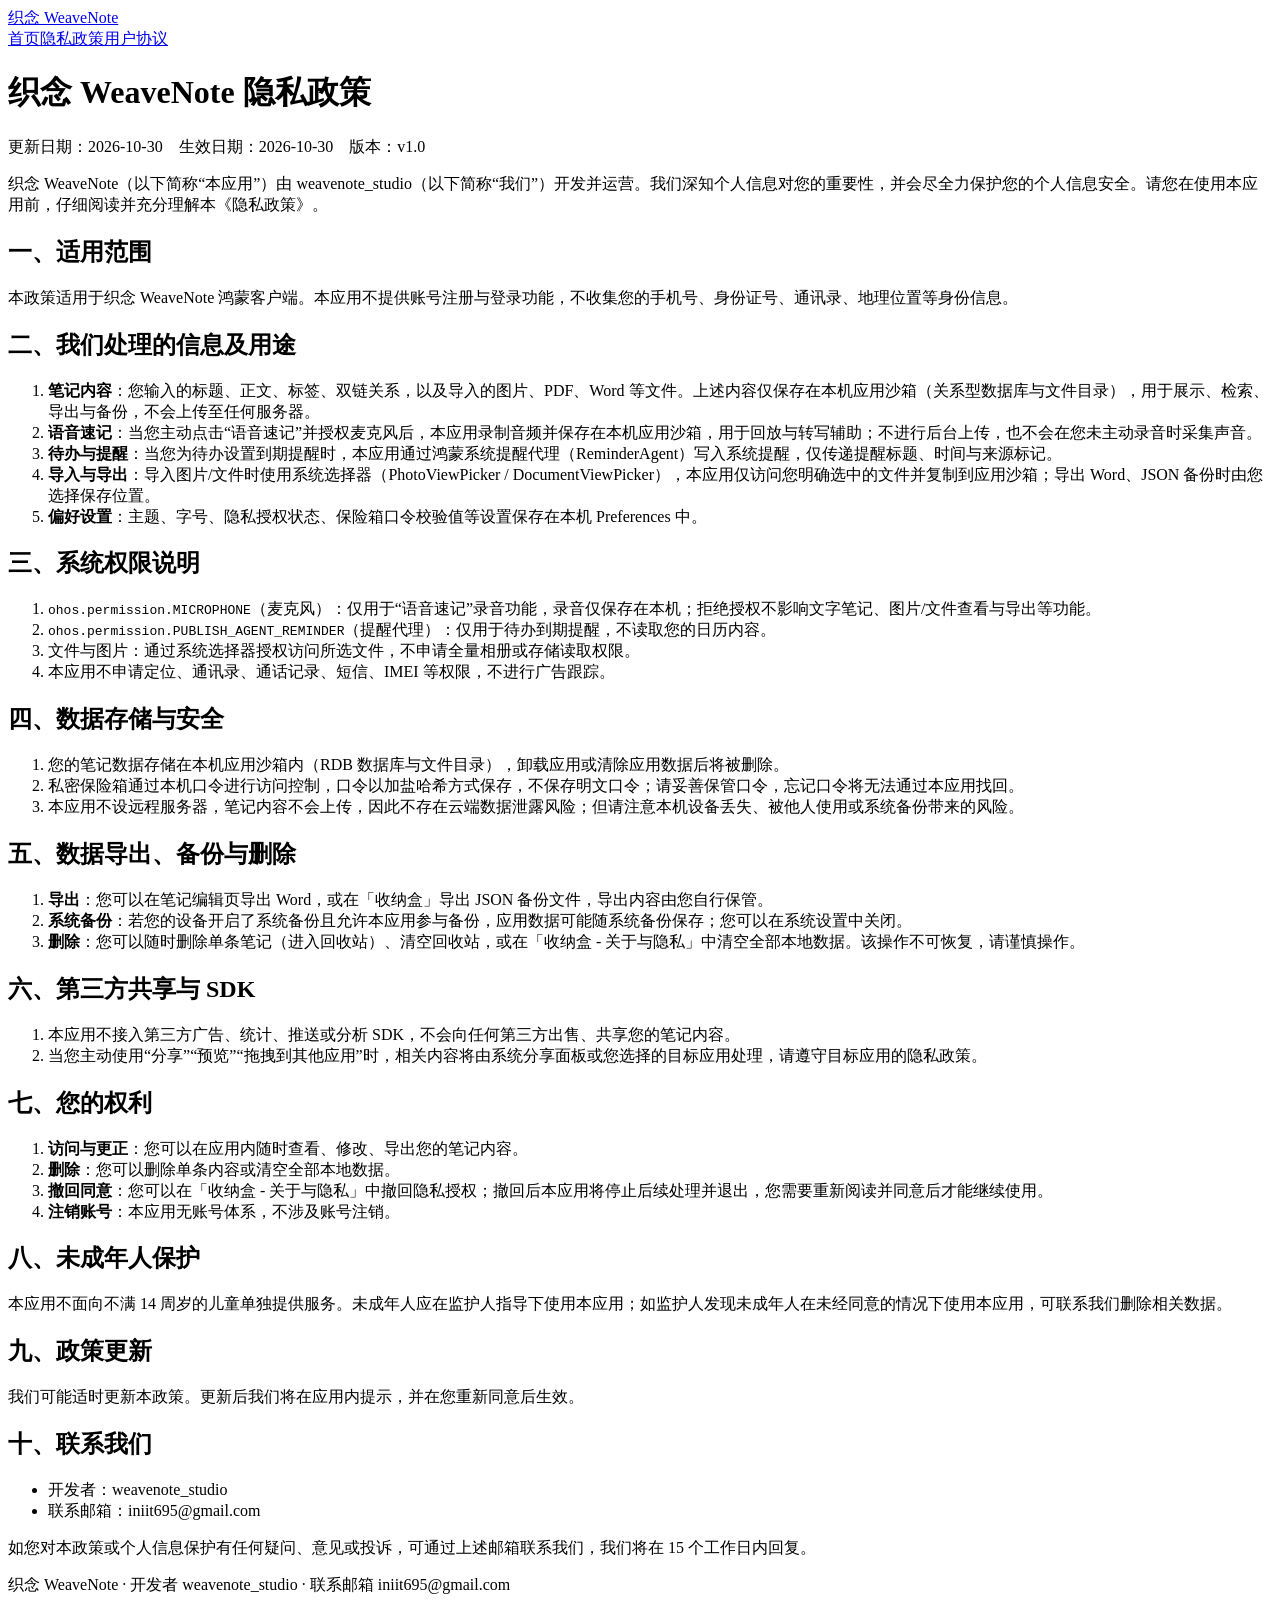
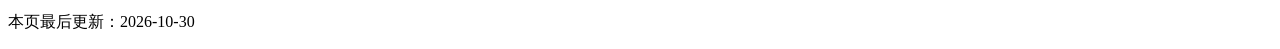
==== privacy/index.html @ 0ccc0c98 "docs: add privacy/index.html" ====
<!DOCTYPE html>
<html lang="zh-CN">
<head>
<meta charset="utf-8">
<meta name="viewport" content="width=device-width, initial-scale=1">
<title>隐私政策 · 织念 WeaveNote</title>
<link rel="stylesheet" href="../assets/style.css">
</head>
<body>
<header class="site-header"><a class="brand" href="../index.html">织念 WeaveNote</a><nav><a href="../index.html">首页</a><a href="../privacy/index.html">隐私政策</a><a href="../terms/index.html">用户协议</a></nav></header>
<main class="doc">
<h1>织念 WeaveNote 隐私政策</h1>
<p>更新日期：2026-10-30　生效日期：2026-10-30　版本：v1.0</p>
<p>织念 WeaveNote（以下简称“本应用”）由 weavenote_studio（以下简称“我们”）开发并运营。我们深知个人信息对您的重要性，并会尽全力保护您的个人信息安全。请您在使用本应用前，仔细阅读并充分理解本《隐私政策》。</p>
<h2>一、适用范围</h2>
<p>本政策适用于织念 WeaveNote 鸿蒙客户端。本应用不提供账号注册与登录功能，不收集您的手机号、身份证号、通讯录、地理位置等身份信息。</p>
<h2>二、我们处理的信息及用途</h2>
<ol>
<li><strong>笔记内容</strong>：您输入的标题、正文、标签、双链关系，以及导入的图片、PDF、Word 等文件。上述内容仅保存在本机应用沙箱（关系型数据库与文件目录），用于展示、检索、导出与备份，不会上传至任何服务器。</li>
<li><strong>语音速记</strong>：当您主动点击“语音速记”并授权麦克风后，本应用录制音频并保存在本机应用沙箱，用于回放与转写辅助；不进行后台上传，也不会在您未主动录音时采集声音。</li>
<li><strong>待办与提醒</strong>：当您为待办设置到期提醒时，本应用通过鸿蒙系统提醒代理（ReminderAgent）写入系统提醒，仅传递提醒标题、时间与来源标记。</li>
<li><strong>导入与导出</strong>：导入图片/文件时使用系统选择器（PhotoViewPicker / DocumentViewPicker），本应用仅访问您明确选中的文件并复制到应用沙箱；导出 Word、JSON 备份时由您选择保存位置。</li>
<li><strong>偏好设置</strong>：主题、字号、隐私授权状态、保险箱口令校验值等设置保存在本机 Preferences 中。</li>
</ol>
<h2>三、系统权限说明</h2>
<ol>
<li><code>ohos.permission.MICROPHONE</code>（麦克风）：仅用于“语音速记”录音功能，录音仅保存在本机；拒绝授权不影响文字笔记、图片/文件查看与导出等功能。</li>
<li><code>ohos.permission.PUBLISH_AGENT_REMINDER</code>（提醒代理）：仅用于待办到期提醒，不读取您的日历内容。</li>
<li>文件与图片：通过系统选择器授权访问所选文件，不申请全量相册或存储读取权限。</li>
<li>本应用不申请定位、通讯录、通话记录、短信、IMEI 等权限，不进行广告跟踪。</li>
</ol>
<h2>四、数据存储与安全</h2>
<ol>
<li>您的笔记数据存储在本机应用沙箱内（RDB 数据库与文件目录），卸载应用或清除应用数据后将被删除。</li>
<li>私密保险箱通过本机口令进行访问控制，口令以加盐哈希方式保存，不保存明文口令；请妥善保管口令，忘记口令将无法通过本应用找回。</li>
<li>本应用不设远程服务器，笔记内容不会上传，因此不存在云端数据泄露风险；但请注意本机设备丢失、被他人使用或系统备份带来的风险。</li>
</ol>
<h2>五、数据导出、备份与删除</h2>
<ol>
<li><strong>导出</strong>：您可以在笔记编辑页导出 Word，或在「收纳盒」导出 JSON 备份文件，导出内容由您自行保管。</li>
<li><strong>系统备份</strong>：若您的设备开启了系统备份且允许本应用参与备份，应用数据可能随系统备份保存；您可以在系统设置中关闭。</li>
<li><strong>删除</strong>：您可以随时删除单条笔记（进入回收站）、清空回收站，或在「收纳盒 - 关于与隐私」中清空全部本地数据。该操作不可恢复，请谨慎操作。</li>
</ol>
<h2>六、第三方共享与 SDK</h2>
<ol>
<li>本应用不接入第三方广告、统计、推送或分析 SDK，不会向任何第三方出售、共享您的笔记内容。</li>
<li>当您主动使用“分享”“预览”“拖拽到其他应用”时，相关内容将由系统分享面板或您选择的目标应用处理，请遵守目标应用的隐私政策。</li>
</ol>
<h2>七、您的权利</h2>
<ol>
<li><strong>访问与更正</strong>：您可以在应用内随时查看、修改、导出您的笔记内容。</li>
<li><strong>删除</strong>：您可以删除单条内容或清空全部本地数据。</li>
<li><strong>撤回同意</strong>：您可以在「收纳盒 - 关于与隐私」中撤回隐私授权；撤回后本应用将停止后续处理并退出，您需要重新阅读并同意后才能继续使用。</li>
<li><strong>注销账号</strong>：本应用无账号体系，不涉及账号注销。</li>
</ol>
<h2>八、未成年人保护</h2>
<p>本应用不面向不满 14 周岁的儿童单独提供服务。未成年人应在监护人指导下使用本应用；如监护人发现未成年人在未经同意的情况下使用本应用，可联系我们删除相关数据。</p>
<h2>九、政策更新</h2>
<p>我们可能适时更新本政策。更新后我们将在应用内提示，并在您重新同意后生效。</p>
<h2>十、联系我们</h2>
<ul>
<li>开发者：weavenote_studio</li>
<li>联系邮箱：iniit695@gmail.com</li>
</ul>
<p>如您对本政策或个人信息保护有任何疑问、意见或投诉，可通过上述邮箱联系我们，我们将在 15 个工作日内回复。</p>
</main>
<footer class="site-footer">
<p>织念 WeaveNote · 开发者 weavenote_studio · 联系邮箱 iniit695@gmail.com</p>
<p>本页最后更新：2026-10-30</p>
</footer>
</body>
</html>
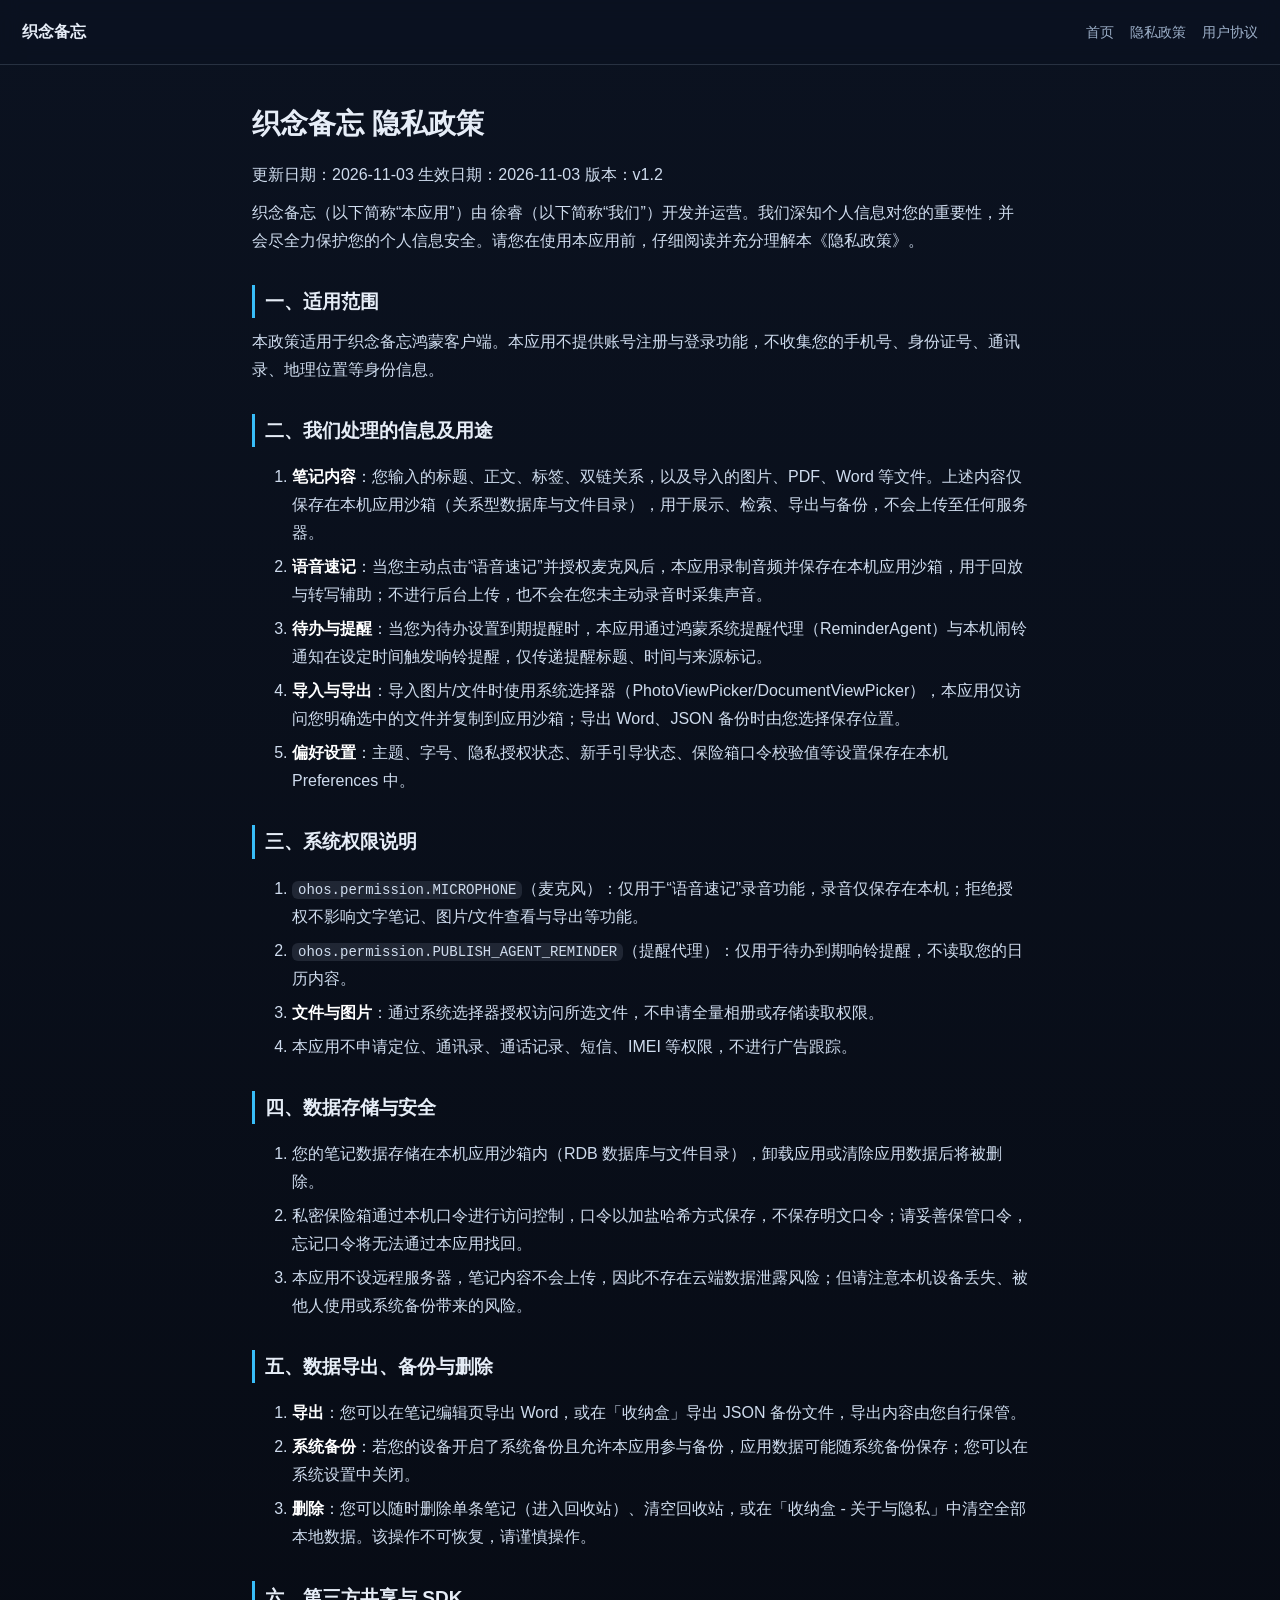
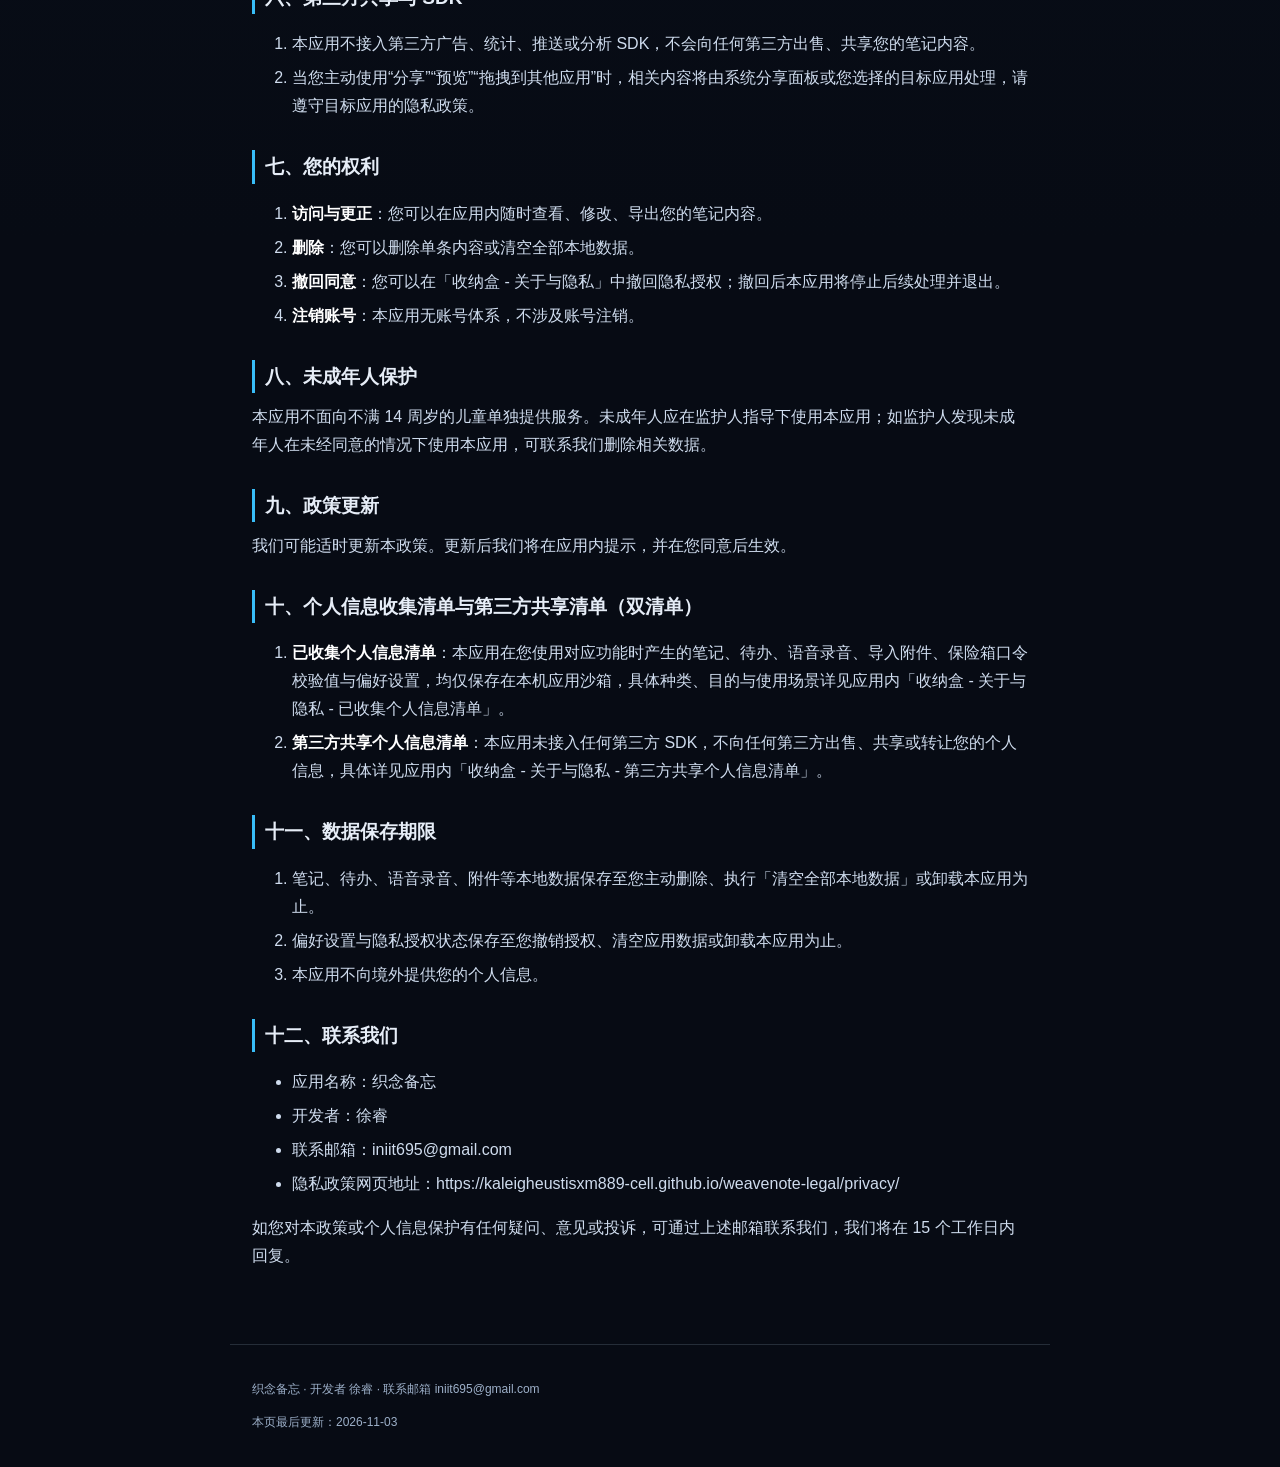
==== commit 37615ac6: "docs: update developer to 徐睿 and sync v1.2 legal text" ====
--- a/privacy/index.html
+++ b/privacy/index.html
@@ -3,30 +3,30 @@
 <head>
 <meta charset="utf-8">
 <meta name="viewport" content="width=device-width, initial-scale=1">
-<title>隐私政策 · 织念 WeaveNote</title>
+<title>隐私政策 · 织念备忘</title>
 <link rel="stylesheet" href="../assets/style.css">
 </head>
 <body>
-<header class="site-header"><a class="brand" href="../index.html">织念 WeaveNote</a><nav><a href="../index.html">首页</a><a href="../privacy/index.html">隐私政策</a><a href="../terms/index.html">用户协议</a></nav></header>
+<header class="site-header"><a class="brand" href="../index.html">织念备忘</a><nav><a href="../index.html">首页</a><a href="../privacy/index.html">隐私政策</a><a href="../terms/index.html">用户协议</a></nav></header>
 <main class="doc">
-<h1>织念 WeaveNote 隐私政策</h1>
-<p>更新日期：2026-10-30　生效日期：2026-10-30　版本：v1.0</p>
-<p>织念 WeaveNote（以下简称“本应用”）由 weavenote_studio（以下简称“我们”）开发并运营。我们深知个人信息对您的重要性，并会尽全力保护您的个人信息安全。请您在使用本应用前，仔细阅读并充分理解本《隐私政策》。</p>
+<h1>织念备忘 隐私政策</h1>
+<p>更新日期：2026-11-03  生效日期：2026-11-03  版本：v1.2</p>
+<p>织念备忘（以下简称“本应用”）由 徐睿（以下简称“我们”）开发并运营。我们深知个人信息对您的重要性，并会尽全力保护您的个人信息安全。请您在使用本应用前，仔细阅读并充分理解本《隐私政策》。</p>
 <h2>一、适用范围</h2>
-<p>本政策适用于织念 WeaveNote 鸿蒙客户端。本应用不提供账号注册与登录功能，不收集您的手机号、身份证号、通讯录、地理位置等身份信息。</p>
+<p>本政策适用于织念备忘鸿蒙客户端。本应用不提供账号注册与登录功能，不收集您的手机号、身份证号、通讯录、地理位置等身份信息。</p>
 <h2>二、我们处理的信息及用途</h2>
 <ol>
 <li><strong>笔记内容</strong>：您输入的标题、正文、标签、双链关系，以及导入的图片、PDF、Word 等文件。上述内容仅保存在本机应用沙箱（关系型数据库与文件目录），用于展示、检索、导出与备份，不会上传至任何服务器。</li>
 <li><strong>语音速记</strong>：当您主动点击“语音速记”并授权麦克风后，本应用录制音频并保存在本机应用沙箱，用于回放与转写辅助；不进行后台上传，也不会在您未主动录音时采集声音。</li>
-<li><strong>待办与提醒</strong>：当您为待办设置到期提醒时，本应用通过鸿蒙系统提醒代理（ReminderAgent）写入系统提醒，仅传递提醒标题、时间与来源标记。</li>
-<li><strong>导入与导出</strong>：导入图片/文件时使用系统选择器（PhotoViewPicker / DocumentViewPicker），本应用仅访问您明确选中的文件并复制到应用沙箱；导出 Word、JSON 备份时由您选择保存位置。</li>
-<li><strong>偏好设置</strong>：主题、字号、隐私授权状态、保险箱口令校验值等设置保存在本机 Preferences 中。</li>
+<li><strong>待办与提醒</strong>：当您为待办设置到期提醒时，本应用通过鸿蒙系统提醒代理（ReminderAgent）与本机闹铃通知在设定时间触发响铃提醒，仅传递提醒标题、时间与来源标记。</li>
+<li><strong>导入与导出</strong>：导入图片/文件时使用系统选择器（PhotoViewPicker/DocumentViewPicker），本应用仅访问您明确选中的文件并复制到应用沙箱；导出 Word、JSON 备份时由您选择保存位置。</li>
+<li><strong>偏好设置</strong>：主题、字号、隐私授权状态、新手引导状态、保险箱口令校验值等设置保存在本机 Preferences 中。</li>
 </ol>
 <h2>三、系统权限说明</h2>
 <ol>
 <li><code>ohos.permission.MICROPHONE</code>（麦克风）：仅用于“语音速记”录音功能，录音仅保存在本机；拒绝授权不影响文字笔记、图片/文件查看与导出等功能。</li>
-<li><code>ohos.permission.PUBLISH_AGENT_REMINDER</code>（提醒代理）：仅用于待办到期提醒，不读取您的日历内容。</li>
-<li>文件与图片：通过系统选择器授权访问所选文件，不申请全量相册或存储读取权限。</li>
+<li><code>ohos.permission.PUBLISH_AGENT_REMINDER</code>（提醒代理）：仅用于待办到期响铃提醒，不读取您的日历内容。</li>
+<li><strong>文件与图片</strong>：通过系统选择器授权访问所选文件，不申请全量相册或存储读取权限。</li>
 <li>本应用不申请定位、通讯录、通话记录、短信、IMEI 等权限，不进行广告跟踪。</li>
 </ol>
 <h2>四、数据存储与安全</h2>
@@ -50,23 +50,36 @@
 <ol>
 <li><strong>访问与更正</strong>：您可以在应用内随时查看、修改、导出您的笔记内容。</li>
 <li><strong>删除</strong>：您可以删除单条内容或清空全部本地数据。</li>
-<li><strong>撤回同意</strong>：您可以在「收纳盒 - 关于与隐私」中撤回隐私授权；撤回后本应用将停止后续处理并退出，您需要重新阅读并同意后才能继续使用。</li>
+<li><strong>撤回同意</strong>：您可以在「收纳盒 - 关于与隐私」中撤回隐私授权；撤回后本应用将停止后续处理并退出。</li>
 <li><strong>注销账号</strong>：本应用无账号体系，不涉及账号注销。</li>
 </ol>
 <h2>八、未成年人保护</h2>
 <p>本应用不面向不满 14 周岁的儿童单独提供服务。未成年人应在监护人指导下使用本应用；如监护人发现未成年人在未经同意的情况下使用本应用，可联系我们删除相关数据。</p>
 <h2>九、政策更新</h2>
-<p>我们可能适时更新本政策。更新后我们将在应用内提示，并在您重新同意后生效。</p>
-<h2>十、联系我们</h2>
+<p>我们可能适时更新本政策。更新后我们将在应用内提示，并在您同意后生效。</p>
+<h2>十、个人信息收集清单与第三方共享清单（双清单）</h2>
+<ol>
+<li><strong>已收集个人信息清单</strong>：本应用在您使用对应功能时产生的笔记、待办、语音录音、导入附件、保险箱口令校验值与偏好设置，均仅保存在本机应用沙箱，具体种类、目的与使用场景详见应用内「收纳盒 - 关于与隐私 - 已收集个人信息清单」。</li>
+<li><strong>第三方共享个人信息清单</strong>：本应用未接入任何第三方 SDK，不向任何第三方出售、共享或转让您的个人信息，具体详见应用内「收纳盒 - 关于与隐私 - 第三方共享个人信息清单」。</li>
+</ol>
+<h2>十一、数据保存期限</h2>
+<ol>
+<li>笔记、待办、语音录音、附件等本地数据保存至您主动删除、执行「清空全部本地数据」或卸载本应用为止。</li>
+<li>偏好设置与隐私授权状态保存至您撤销授权、清空应用数据或卸载本应用为止。</li>
+<li>本应用不向境外提供您的个人信息。</li>
+</ol>
+<h2>十二、联系我们</h2>
 <ul>
-<li>开发者：weavenote_studio</li>
+<li>应用名称：织念备忘</li>
+<li>开发者：徐睿</li>
 <li>联系邮箱：iniit695@gmail.com</li>
+<li>隐私政策网页地址：https://kaleigheustisxm889-cell.github.io/weavenote-legal/privacy/</li>
 </ul>
 <p>如您对本政策或个人信息保护有任何疑问、意见或投诉，可通过上述邮箱联系我们，我们将在 15 个工作日内回复。</p>
 </main>
 <footer class="site-footer">
-<p>织念 WeaveNote · 开发者 weavenote_studio · 联系邮箱 iniit695@gmail.com</p>
-<p>本页最后更新：2026-10-30</p>
+<p>织念备忘 · 开发者 徐睿 · 联系邮箱 iniit695@gmail.com</p>
+<p>本页最后更新：2026-11-03</p>
 </footer>
 </body>
 </html>
--- a/assets/style.css
+++ b/assets/style.css
@@ -0,0 +1,25 @@
+:root{--bg:#0b1220;--panel:#111b2e;--text:#e6edf7;--muted:#9db0c9;--accent:#38bdf8;--line:rgba(148,163,184,.22)}
+*{box-sizing:border-box}
+body{margin:0;background:linear-gradient(180deg,#0b1220,#070b14 60%);color:var(--text);font-family:-apple-system,BlinkMacSystemFont,"Segoe UI","PingFang SC","Hiragino Sans GB","Microsoft YaHei",sans-serif;line-height:1.75;font-size:16px}
+a{color:var(--accent);text-decoration:none}
+.site-header{display:flex;align-items:center;justify-content:space-between;gap:16px;padding:18px 22px;border-bottom:1px solid var(--line);position:sticky;top:0;background:rgba(11,18,32,.88);backdrop-filter:blur(10px);z-index:9}
+.brand{font-weight:700;color:var(--text);font-size:16px}
+.site-header nav a{margin-left:16px;color:var(--muted);font-size:14px}
+.site-header nav a:hover{color:var(--accent)}
+.doc,.landing{max-width:820px;margin:0 auto;padding:32px 22px 64px}
+.doc h1,.landing h1{font-size:28px;line-height:1.35;margin:8px 0 18px}
+.doc h2{font-size:19px;margin:30px 0 10px;padding-left:10px;border-left:3px solid var(--accent)}
+.doc p{margin:10px 0;color:#cfdcee}
+.doc li{margin:6px 0;color:#cfdcee}
+.doc strong{color:#fff}
+.doc code{background:rgba(148,163,184,.16);padding:1px 6px;border-radius:6px;font-size:14px}
+.landing{text-align:center;padding-top:56px}
+.tagline{color:var(--muted);margin:-6px 0 32px}
+.cards{display:grid;grid-template-columns:1fr 1fr;gap:14px;margin:0 0 28px}
+.card{display:block;padding:22px;border:1px solid var(--line);border-radius:14px;background:rgba(17,27,46,.7);text-align:left}
+.card:hover{border-color:var(--accent)}
+.card h2{margin:0 0 6px;font-size:17px;color:#fff}
+.card p{margin:0;color:var(--muted);font-size:13px}
+.meta{color:var(--muted);font-size:13px}
+.site-footer{max-width:820px;margin:0 auto;padding:22px;border-top:1px solid var(--line);color:var(--muted);font-size:12px}
+@media (max-width:640px){.cards{grid-template-columns:1fr}.site-header{flex-direction:column;align-items:flex-start}.site-header nav a{margin:0 14px 0 0}.doc,.landing{padding:24px 18px 48px}}
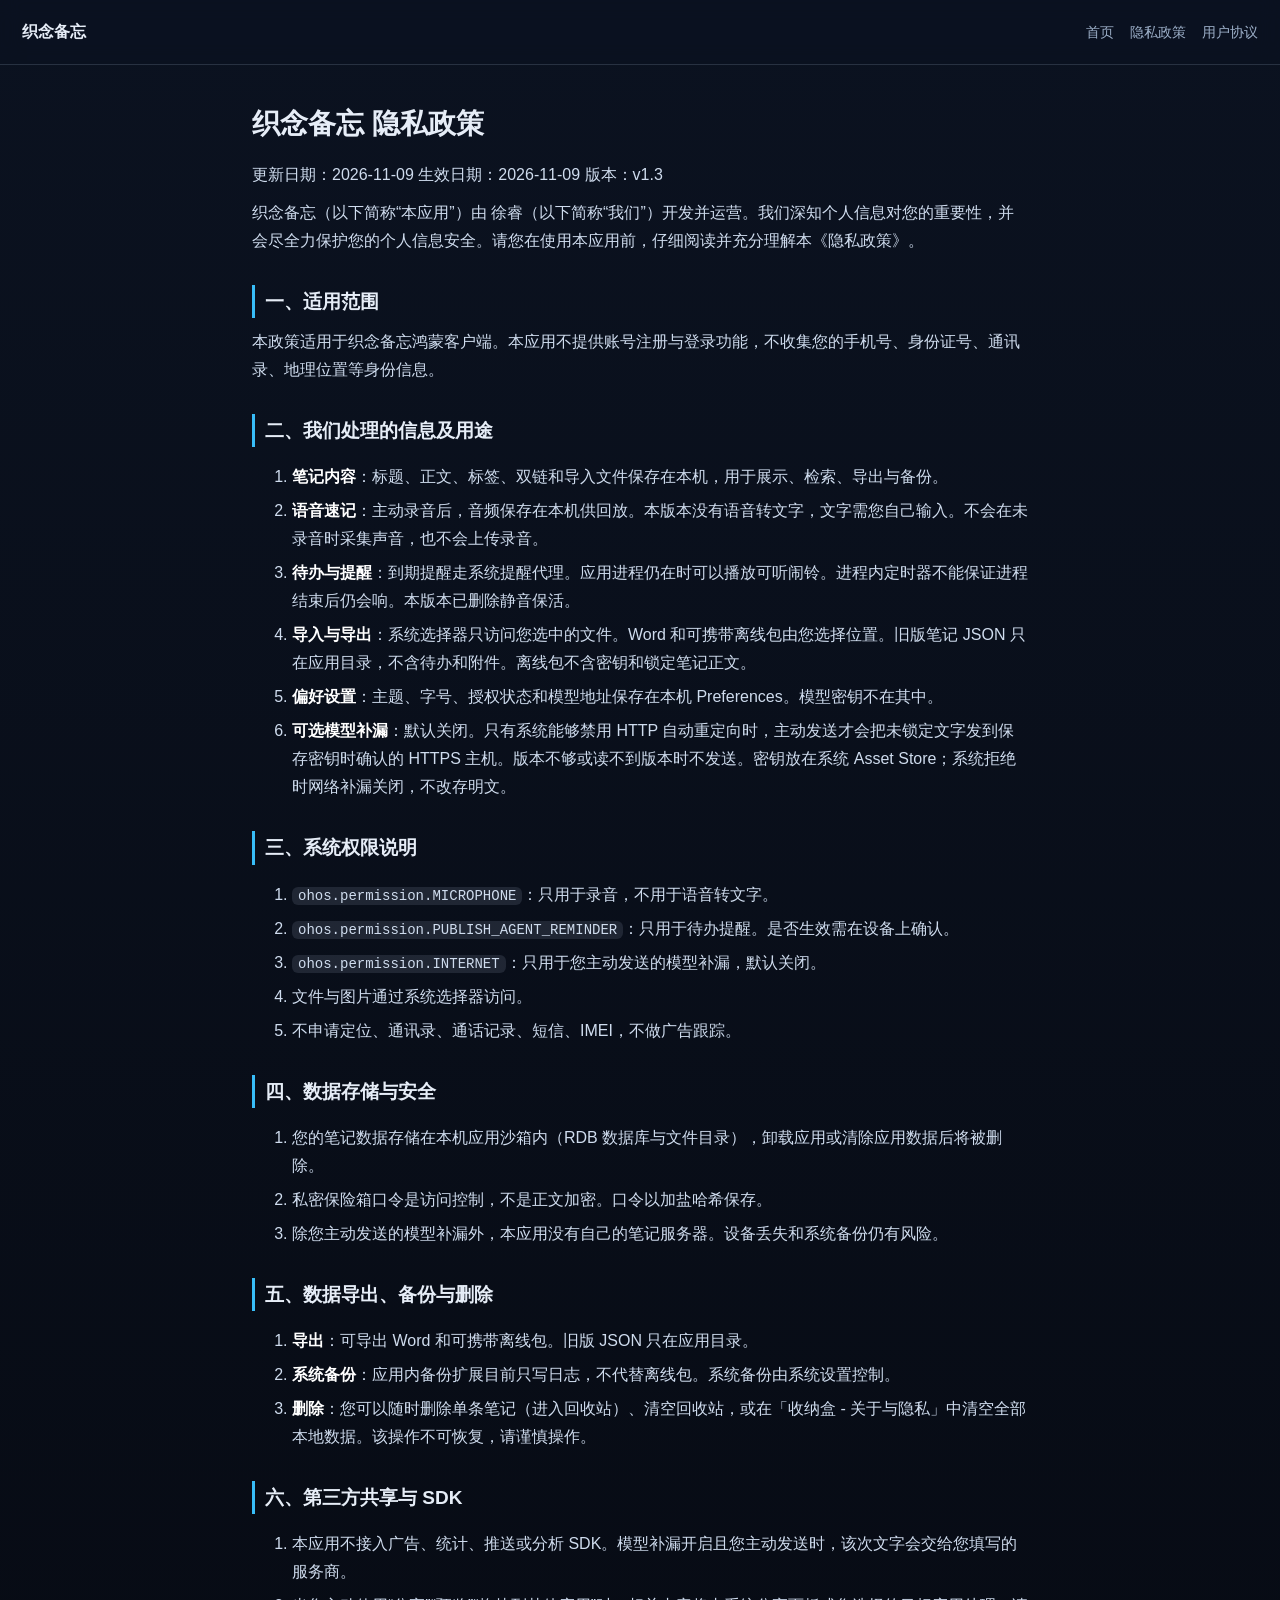
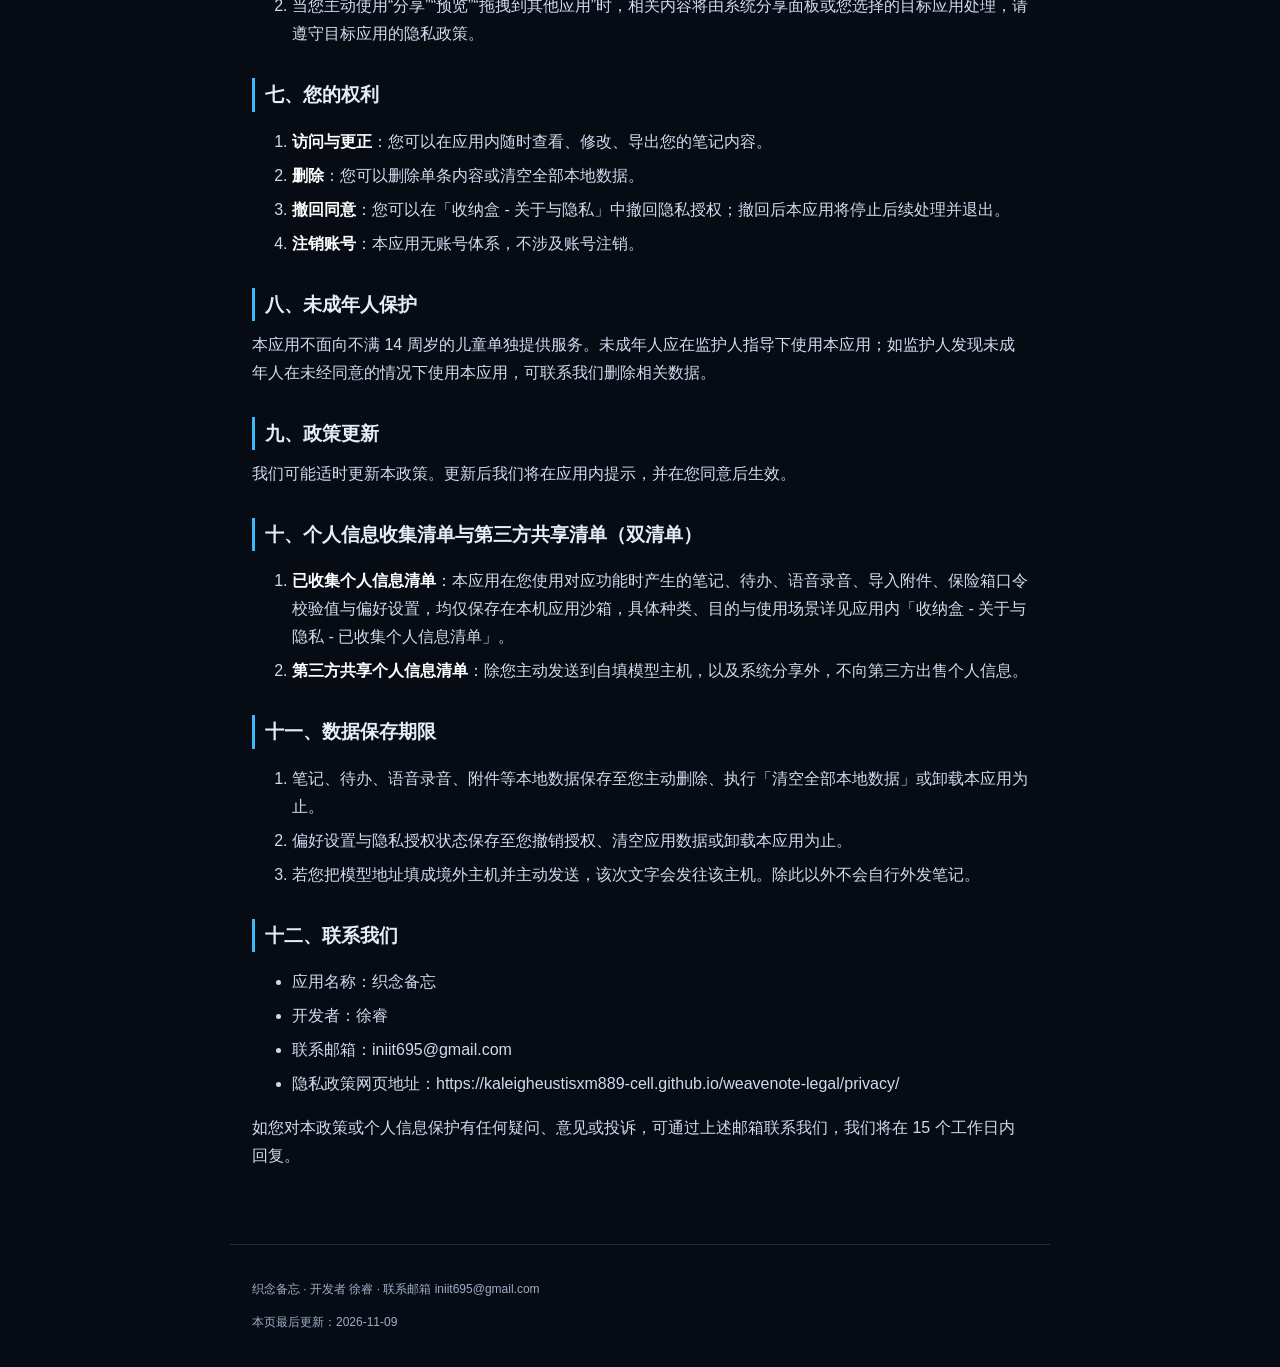
==== commit e991361e: "Update privacy policy to v1.3 for optional model assist Align public privacy page with AppGallery 6." ====
--- a/privacy/index.html
+++ b/privacy/index.html
@@ -10,42 +10,51 @@
 <header class="site-header"><a class="brand" href="../index.html">织念备忘</a><nav><a href="../index.html">首页</a><a href="../privacy/index.html">隐私政策</a><a href="../terms/index.html">用户协议</a></nav></header>
 <main class="doc">
 <h1>织念备忘 隐私政策</h1>
-<p>更新日期：2026-11-03  生效日期：2026-11-03  版本：v1.2</p>
+<p>更新日期：2026-11-09  生效日期：2026-11-09  版本：v1.3</p>
 <p>织念备忘（以下简称“本应用”）由 徐睿（以下简称“我们”）开发并运营。我们深知个人信息对您的重要性，并会尽全力保护您的个人信息安全。请您在使用本应用前，仔细阅读并充分理解本《隐私政策》。</p>
+
 <h2>一、适用范围</h2>
 <p>本政策适用于织念备忘鸿蒙客户端。本应用不提供账号注册与登录功能，不收集您的手机号、身份证号、通讯录、地理位置等身份信息。</p>
+
 <h2>二、我们处理的信息及用途</h2>
 <ol>
-<li><strong>笔记内容</strong>：您输入的标题、正文、标签、双链关系，以及导入的图片、PDF、Word 等文件。上述内容仅保存在本机应用沙箱（关系型数据库与文件目录），用于展示、检索、导出与备份，不会上传至任何服务器。</li>
-<li><strong>语音速记</strong>：当您主动点击“语音速记”并授权麦克风后，本应用录制音频并保存在本机应用沙箱，用于回放与转写辅助；不进行后台上传，也不会在您未主动录音时采集声音。</li>
-<li><strong>待办与提醒</strong>：当您为待办设置到期提醒时，本应用通过鸿蒙系统提醒代理（ReminderAgent）与本机闹铃通知在设定时间触发响铃提醒，仅传递提醒标题、时间与来源标记。</li>
-<li><strong>导入与导出</strong>：导入图片/文件时使用系统选择器（PhotoViewPicker/DocumentViewPicker），本应用仅访问您明确选中的文件并复制到应用沙箱；导出 Word、JSON 备份时由您选择保存位置。</li>
-<li><strong>偏好设置</strong>：主题、字号、隐私授权状态、新手引导状态、保险箱口令校验值等设置保存在本机 Preferences 中。</li>
+<li><strong>笔记内容</strong>：标题、正文、标签、双链和导入文件保存在本机，用于展示、检索、导出与备份。</li>
+<li><strong>语音速记</strong>：主动录音后，音频保存在本机供回放。本版本没有语音转文字，文字需您自己输入。不会在未录音时采集声音，也不会上传录音。</li>
+<li><strong>待办与提醒</strong>：到期提醒走系统提醒代理。应用进程仍在时可以播放可听闹铃。进程内定时器不能保证进程结束后仍会响。本版本已删除静音保活。</li>
+<li><strong>导入与导出</strong>：系统选择器只访问您选中的文件。Word 和可携带离线包由您选择位置。旧版笔记 JSON 只在应用目录，不含待办和附件。离线包不含密钥和锁定笔记正文。</li>
+<li><strong>偏好设置</strong>：主题、字号、授权状态和模型地址保存在本机 Preferences。模型密钥不在其中。</li>
+<li><strong>可选模型补漏</strong>：默认关闭。只有系统能够禁用 HTTP 自动重定向时，主动发送才会把未锁定文字发到保存密钥时确认的 HTTPS 主机。版本不够或读不到版本时不发送。密钥放在系统 Asset Store；系统拒绝时网络补漏关闭，不改存明文。</li>
 </ol>
+
 <h2>三、系统权限说明</h2>
 <ol>
-<li><code>ohos.permission.MICROPHONE</code>（麦克风）：仅用于“语音速记”录音功能，录音仅保存在本机；拒绝授权不影响文字笔记、图片/文件查看与导出等功能。</li>
-<li><code>ohos.permission.PUBLISH_AGENT_REMINDER</code>（提醒代理）：仅用于待办到期响铃提醒，不读取您的日历内容。</li>
-<li><strong>文件与图片</strong>：通过系统选择器授权访问所选文件，不申请全量相册或存储读取权限。</li>
-<li>本应用不申请定位、通讯录、通话记录、短信、IMEI 等权限，不进行广告跟踪。</li>
+<li><code>ohos.permission.MICROPHONE</code>：只用于录音，不用于语音转文字。</li>
+<li><code>ohos.permission.PUBLISH_AGENT_REMINDER</code>：只用于待办提醒。是否生效需在设备上确认。</li>
+<li><code>ohos.permission.INTERNET</code>：只用于您主动发送的模型补漏，默认关闭。</li>
+<li>文件与图片通过系统选择器访问。</li>
+<li>不申请定位、通讯录、通话记录、短信、IMEI，不做广告跟踪。</li>
 </ol>
+
 <h2>四、数据存储与安全</h2>
 <ol>
 <li>您的笔记数据存储在本机应用沙箱内（RDB 数据库与文件目录），卸载应用或清除应用数据后将被删除。</li>
-<li>私密保险箱通过本机口令进行访问控制，口令以加盐哈希方式保存，不保存明文口令；请妥善保管口令，忘记口令将无法通过本应用找回。</li>
-<li>本应用不设远程服务器，笔记内容不会上传，因此不存在云端数据泄露风险；但请注意本机设备丢失、被他人使用或系统备份带来的风险。</li>
+<li>私密保险箱口令是访问控制，不是正文加密。口令以加盐哈希保存。</li>
+<li>除您主动发送的模型补漏外，本应用没有自己的笔记服务器。设备丢失和系统备份仍有风险。</li>
 </ol>
+
 <h2>五、数据导出、备份与删除</h2>
 <ol>
-<li><strong>导出</strong>：您可以在笔记编辑页导出 Word，或在「收纳盒」导出 JSON 备份文件，导出内容由您自行保管。</li>
-<li><strong>系统备份</strong>：若您的设备开启了系统备份且允许本应用参与备份，应用数据可能随系统备份保存；您可以在系统设置中关闭。</li>
+<li><strong>导出</strong>：可导出 Word 和可携带离线包。旧版 JSON 只在应用目录。</li>
+<li><strong>系统备份</strong>：应用内备份扩展目前只写日志，不代替离线包。系统备份由系统设置控制。</li>
 <li><strong>删除</strong>：您可以随时删除单条笔记（进入回收站）、清空回收站，或在「收纳盒 - 关于与隐私」中清空全部本地数据。该操作不可恢复，请谨慎操作。</li>
 </ol>
+
 <h2>六、第三方共享与 SDK</h2>
 <ol>
-<li>本应用不接入第三方广告、统计、推送或分析 SDK，不会向任何第三方出售、共享您的笔记内容。</li>
+<li>本应用不接入广告、统计、推送或分析 SDK。模型补漏开启且您主动发送时，该次文字会交给您填写的服务商。</li>
 <li>当您主动使用“分享”“预览”“拖拽到其他应用”时，相关内容将由系统分享面板或您选择的目标应用处理，请遵守目标应用的隐私政策。</li>
 </ol>
+
 <h2>七、您的权利</h2>
 <ol>
 <li><strong>访问与更正</strong>：您可以在应用内随时查看、修改、导出您的笔记内容。</li>
@@ -53,21 +62,26 @@
 <li><strong>撤回同意</strong>：您可以在「收纳盒 - 关于与隐私」中撤回隐私授权；撤回后本应用将停止后续处理并退出。</li>
 <li><strong>注销账号</strong>：本应用无账号体系，不涉及账号注销。</li>
 </ol>
+
 <h2>八、未成年人保护</h2>
 <p>本应用不面向不满 14 周岁的儿童单独提供服务。未成年人应在监护人指导下使用本应用；如监护人发现未成年人在未经同意的情况下使用本应用，可联系我们删除相关数据。</p>
+
 <h2>九、政策更新</h2>
 <p>我们可能适时更新本政策。更新后我们将在应用内提示，并在您同意后生效。</p>
+
 <h2>十、个人信息收集清单与第三方共享清单（双清单）</h2>
 <ol>
 <li><strong>已收集个人信息清单</strong>：本应用在您使用对应功能时产生的笔记、待办、语音录音、导入附件、保险箱口令校验值与偏好设置，均仅保存在本机应用沙箱，具体种类、目的与使用场景详见应用内「收纳盒 - 关于与隐私 - 已收集个人信息清单」。</li>
-<li><strong>第三方共享个人信息清单</strong>：本应用未接入任何第三方 SDK，不向任何第三方出售、共享或转让您的个人信息，具体详见应用内「收纳盒 - 关于与隐私 - 第三方共享个人信息清单」。</li>
+<li><strong>第三方共享个人信息清单</strong>：除您主动发送到自填模型主机，以及系统分享外，不向第三方出售个人信息。</li>
 </ol>
+
 <h2>十一、数据保存期限</h2>
 <ol>
 <li>笔记、待办、语音录音、附件等本地数据保存至您主动删除、执行「清空全部本地数据」或卸载本应用为止。</li>
 <li>偏好设置与隐私授权状态保存至您撤销授权、清空应用数据或卸载本应用为止。</li>
-<li>本应用不向境外提供您的个人信息。</li>
+<li>若您把模型地址填成境外主机并主动发送，该次文字会发往该主机。除此以外不会自行外发笔记。</li>
 </ol>
+
 <h2>十二、联系我们</h2>
 <ul>
 <li>应用名称：织念备忘</li>
@@ -77,9 +91,6 @@
 </ul>
 <p>如您对本政策或个人信息保护有任何疑问、意见或投诉，可通过上述邮箱联系我们，我们将在 15 个工作日内回复。</p>
 </main>
-<footer class="site-footer">
-<p>织念备忘 · 开发者 徐睿 · 联系邮箱 iniit695@gmail.com</p>
-<p>本页最后更新：2026-11-03</p>
-</footer>
+<footer class="site-footer"><p>织念备忘 · 开发者 徐睿 · 联系邮箱 iniit695@gmail.com</p><p>本页最后更新：2026-11-09</p></footer>
 </body>
-</html>
+</html>
